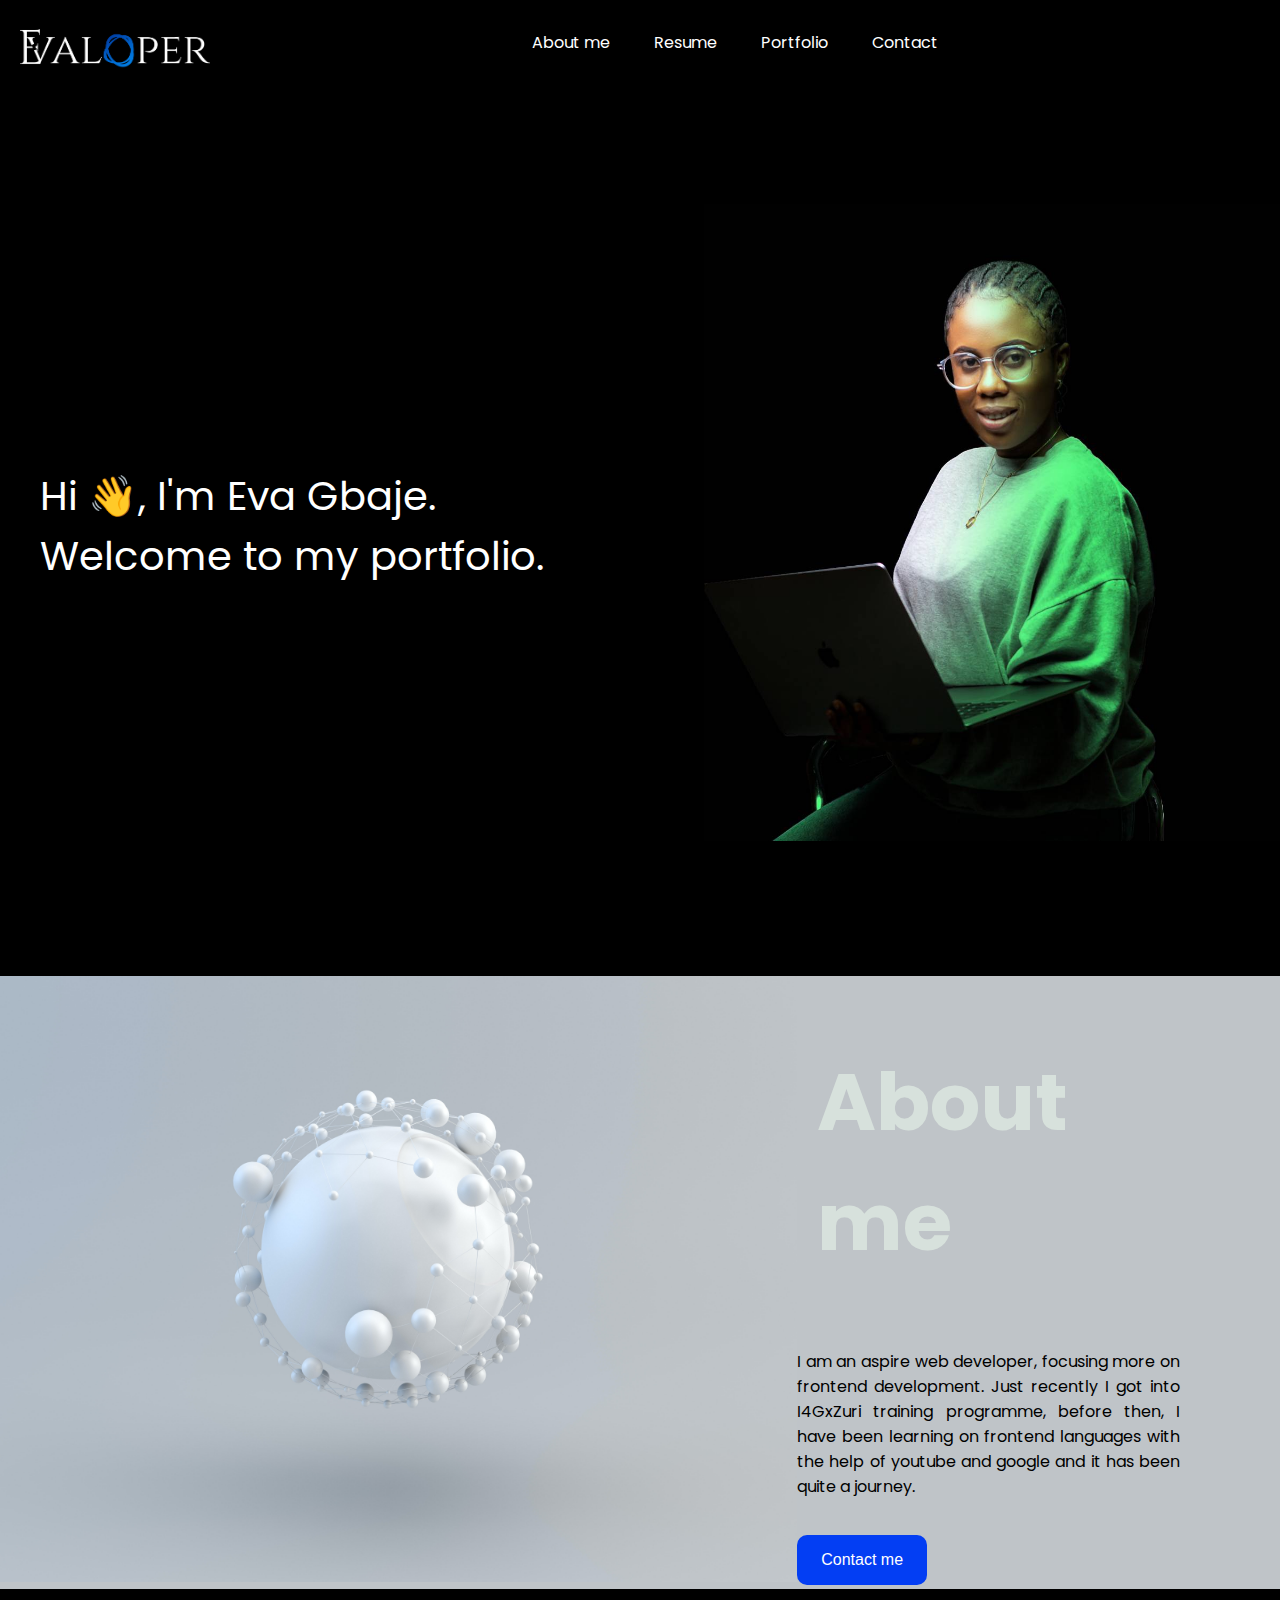
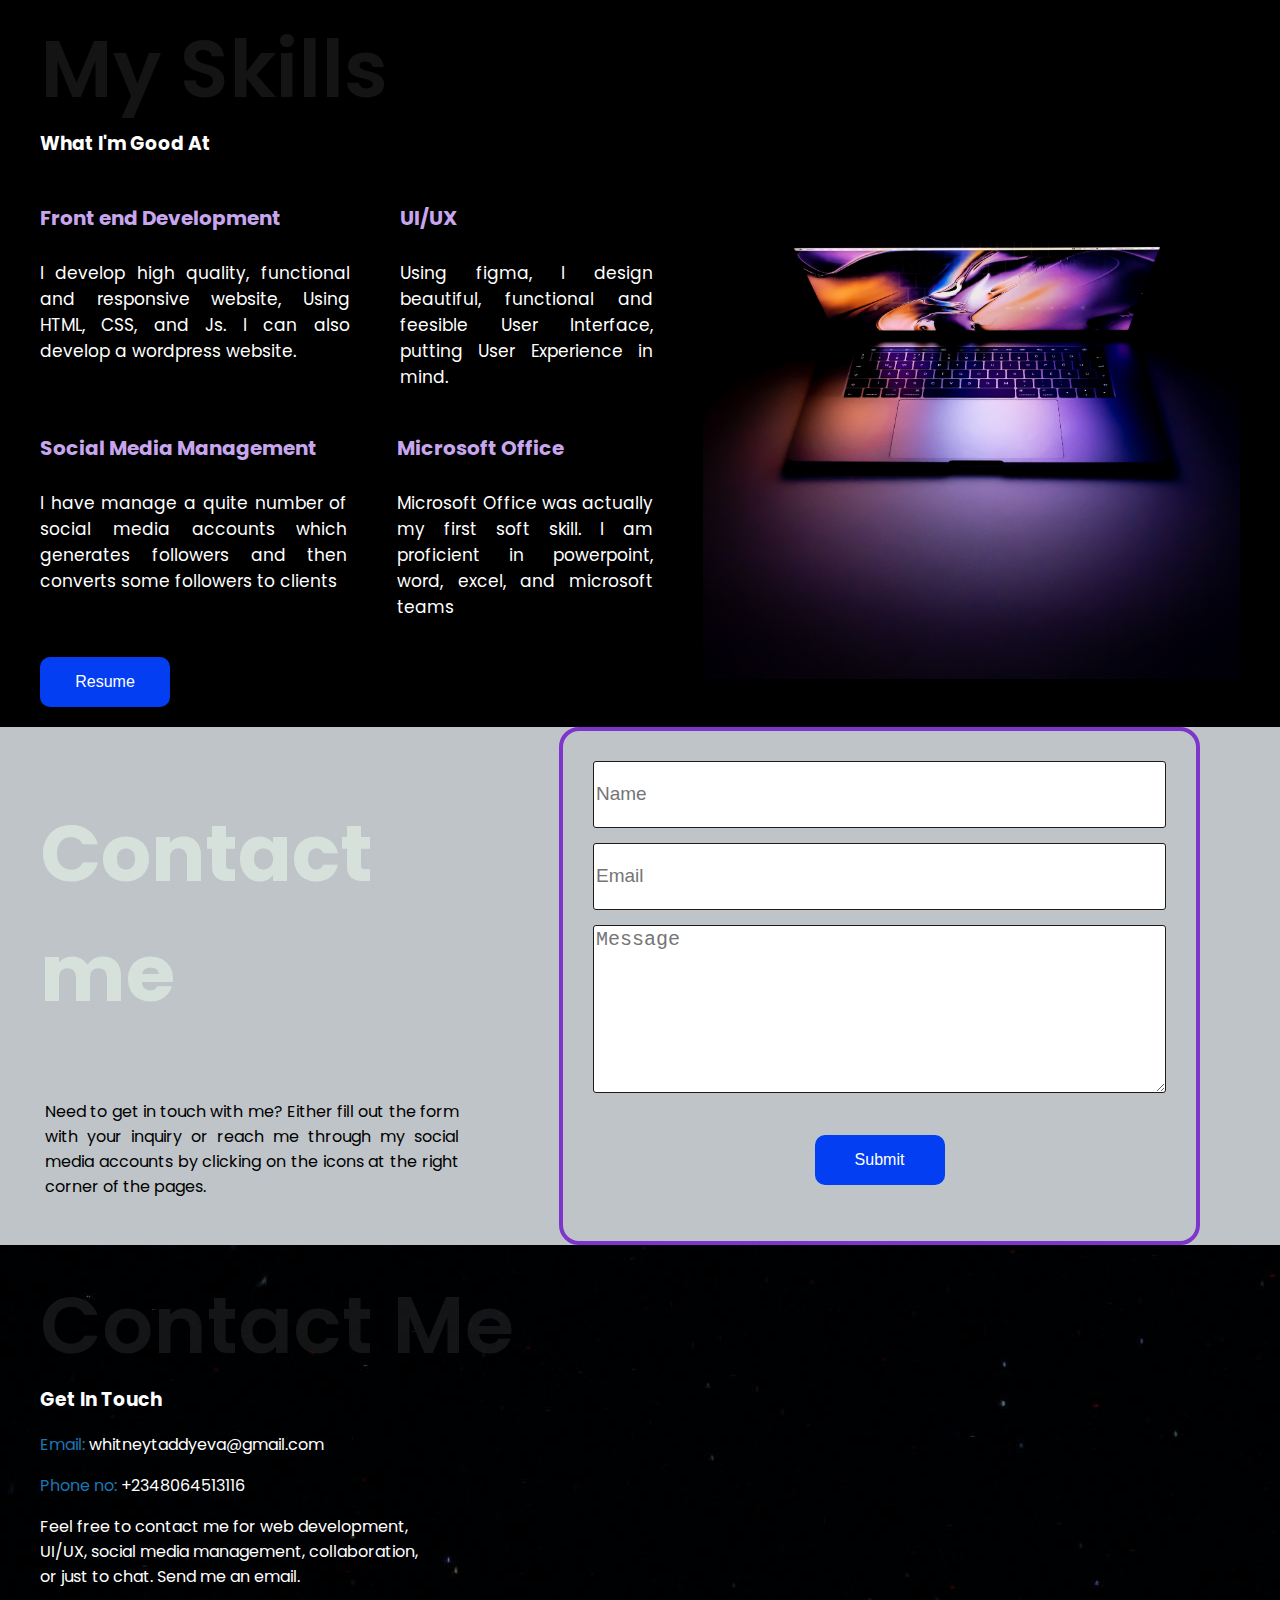
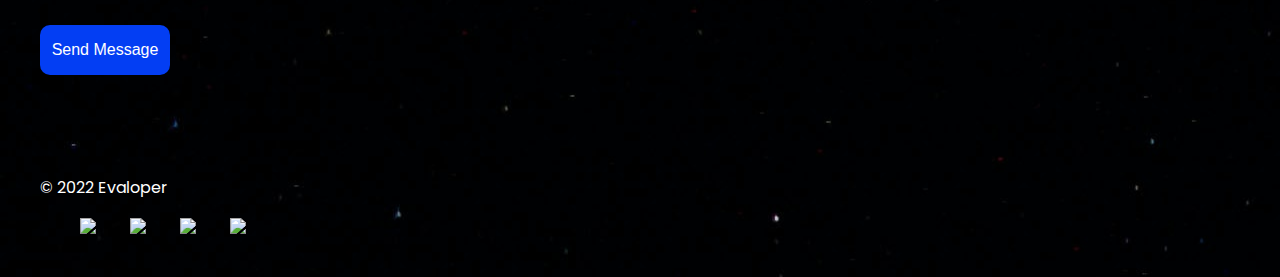
==== index.html @ 86b574ea "My Portfolio" ====
<!DOCTYPE html>
<html>
<head>
  <meta charset="utf-8">
  <meta name="viewport" content="width=device-width">
  <title>Evaloper</title>
  <link href="styles.css" rel="stylesheet" type="text/css" />
  <link rel="preconnect" href="https://fonts.googleapis.com">
  <link rel="preconnect" href="https://fonts.gstatic.com" crossorigin>
  <link href="https://fonts.googleapis.com/css2?family=Heebo&family=Poppins:wght@300;400;500;600&display=swap" rel="stylesheet">
</head>

<body>
  <header class="header-bar">
    <div class="header-logo">
      <img src="images/Evaloper.png" alt="">
    </div>
    <nav class="nav-bar">
      <ul>
        <li><a class="active about" href="index.html" target="_self">About me</a></li>
        <li><a class="active resume" href="resume.html" target="_self">Resume</a></li>
        <li><a class="active portfolio" href="portfolio.html" target="_self">Portfolio</a></li>
        <li><a class="active contact" href="contact.html" target="_self">Contact</a></li>
      </ul>
    </nav>
  </header>
  <main>
    <div class="first-section">
      <div class="left-div">
        <p class="first-intro">Hi 👋, I'm Eva Gbaje.<br> Welcome to my portfolio.</p>
      </div>
      <div class="right-div">
        <img src="images/site_pics.jpg" class="image">
      </div>
    </div>
    <div class="second-section">
      <div class="aboutme-img">
        <img src="images/javier-miranda-xB2XP29gn10-unsplash.jpg" alt="">
      </div>
      <div class="para-about">
        <h2 class="about-h2">About me</h2>
        <p class="aboutme">
          I am an aspire web developer, focusing more on frontend development. 
          Just recently I got into I4GxZuri training programme, before then, I have been learning on 
          frontend languages with the help of youtube and google and it has been quite a journey.
        </p>
        <button class="contact-btn"><a href="contact.html" id="con-btn">Contact me</a></button>
      </div>
    </div>
    <div class="skills">
      <div class="skills-left">
        <h2>My Skills</h2>
        <h3>What I'm  Good At</h3>
        <div class="inline-flex">
          <div>
            <h4>Front end Development</h4>
            <p class="para-skill">I develop high quality, functional and responsive website, 
              Using HTML, CSS, and Js. I can also develop a wordpress website.</p>
          </div>
          <div>
            <h4>UI/UX</h4>
            <p class="para-skill">Using figma, I design beautiful, functional and feesible User Interface, 
              putting User Experience in mind.</p>
          </div>
        </div>
        <div class="inline-flex">
          <div>
            <h4>Social Media Management</h4>
            <p class="para-skill">I have manage a quite number of social media accounts which 
              generates followers and then converts some followers to clients</p>
          </div>
          <div>
            <h4>Microsoft Office</h4>
            <p class="para-skill">Microsoft Office was actually my first soft skill. 
              I am proficient in powerpoint, word, excel, and microsoft teams</p>
          </div>
        </div> 
        <div id="resume">
          <button>Resume</button>
        </div>
      </div>
      <div class="skills-right">
        <img src="images/daniel-korpai-HyTwtsk8XqA-unsplash.jpg" alt="">
      </div>
    </div>
    <div class="contact-section">
      <div>
        <h2 class="contact-header">Contact me</h2>
        <p class="contact-msg">
          Need to get in touch with me? Either fill out the 
          form with your inquiry or reach me through my social media accounts by 
          clicking on the icons at the right corner of the pages.
        </p>
      </div>
      <form class="form">
        <input type="text" placeholder="Name" id="name">
        <input type="email" placeholder="Email" id="email">
        <textarea type="text" placeholder="Message" id="msg"></textarea>
        <button class="submit"><a href="#" class="a-submit">Submit</a></button>
      </form>
    </div>    
  </main>
  <footer>
    <div class="footer">
      <h2>Contact Me</h2>
      <h3>Get In Touch</h3>
      <div class="footer-div">
        <p><span>Email:</span> whitneytaddyeva@gmail.com</p>
        <p><span>Phone no:</span> +2348064513116</p>
      </div>
      <div class="footer-para">
        <p>Feel free to contact me for web development, <br>UI/UX, social media management, 
          collaboration, <br>or just to chat. Send me an email.</p>
          <button>Send Message</button>
      </div>
    </div>
    <div class="copyright">
      <p>© 2022 Evaloper</p>
    </div>
    <div class="icons">
      <ul>
        <li><a href=""><img src="https://cdn0.iconfinder.com/data/icons/eon-social-media-contact-info-2/32/github_coding_dev_developer-128.png" class="s-media"></a></li>
        <li><a href=""> <img src="https://cdn0.iconfinder.com/data/icons/typicons-2/24/social-facebook-circular-128.png" class="s-media"></a></li>
        <li><a href=""><img src="https://cdn0.iconfinder.com/data/icons/typicons-2/24/social-linkedin-circular-128.png" class="s-media"></a></li>
        <li><a href=""><img  src="https://cdn3.iconfinder.com/data/icons/sympletts-part-2/128/circle-social-instagram-128.png" class="s-media"></a></li>
      </ul>
    </div>
  </footer>
  <script src="script.js"></script>
</body>

</html>
---- styles.css ----
body {
    margin: 0;
    padding: 0;
    background-color: black;
    color: white;
    font-family: 'Poppins', sans-serif;
    font-size: 16px;
    
  }

.header-bar {
    display: flex;
    justify-content: space-between;
    margin: 10px 20px 0 20px;    
}

.header-logo img{
    width: 190px;
}

nav {
    margin: auto;
}

ul li  {
    list-style: none;
    display: inline-flex;
    padding-right: 30px;
    
}

.active {
    margin-right: 10px;
}

a {
    text-decoration: none;
    color: #fff;
}

.first-section {
    display: flex;
    align-items: center;
    height: 100vh;
}

 p.first-intro {
    font-size: 40px;
    margin: 0;
    padding-left: 40px;
}
.left-div{
    width: 55%;
}
.right-div{
    width: 45%;
}
.image {
    width: 100%;
}

.second-section {
    background-color: #bfc4c8;
    color: #000;
    display: flex;
}

.about-h2, .contact-section h2 {
    margin-left: 20px;
    opacity: 0.5;
    color: honeydew;
    font-size: 80px;
}


.aboutme-img img {
    width: 100%;
}

.para-about {
    margin-right: 100px;
}

p {
    text-align: justify;
}


.skills {
    display: flex;
    background-color: #000;
    padding: 20px 40px;
}

.skills-left h2, .footer h2 {
    font-weight: 600;
    font-size: 80px;
    opacity: 0.08;
    margin-bottom: 0;
    margin-top: 0;
    color: honeydew;
}

.skills-left h3, .footer h3 {
    margin-top: 0;
}

.inline-flex {
    display: inline-flex;
}

.para-skill {
    font-size: 17px;
    padding-right: 50px;
}

h4 {
    color: #C8A6EE;
    font-size: 20px;
}

.skills-right img{
    width: 100%;
}

/* Contact Section  */
.contact-section {
    display: flex;
    background-color: #bfc4c8;
    color: black;
    
}

.contact-section div {
    padding: 0 100px 0 20px;
}

.contact-msg {
    margin-left: 25px;
}

.form {
    border: 4px solid #7d35cc;
    width: 70vh;
    height: 50vh;
    border-radius: 20px;
    padding: 30px;
    text-align: center;
    margin-right: 80px;
  }

  #name {
      width: 63vh;
      height: 7vh;
      font-size: 19px;
      border-radius: 3px;
      border: 1px solid #1e1b1b;
      margin-bottom: 15px;
  }


  #email {
    width: 63vh;
    font-size: 19px;
    height: 7vh;
    margin-bottom: 15px;
    border: 1px solid #1e1b1b;
    border-radius: 3px;
}

  #msg {
    width: 63vh;
    height: 18vh;
    margin-bottom: 15px;
    border: 1px solid #1e1b1b;
    font-size: 20px;
    border-radius: 3px;
}

footer {
    padding: 20px 40px;
}

span {
    color: rgb(30 117 179);
}

.copyright {
    margin-top: 100px;
}

button {
    background-color: rgb(3 62 243);
    color: #fff;
    width: 130px;
    height: 50px;
    margin-top: 20px;
    border: none;
    border-radius: 10px;
    font-size: 16px;
}

footer {
    background-image: url(images/nasa-Q1p7bh3SHj8-unsplash.jpg);
}
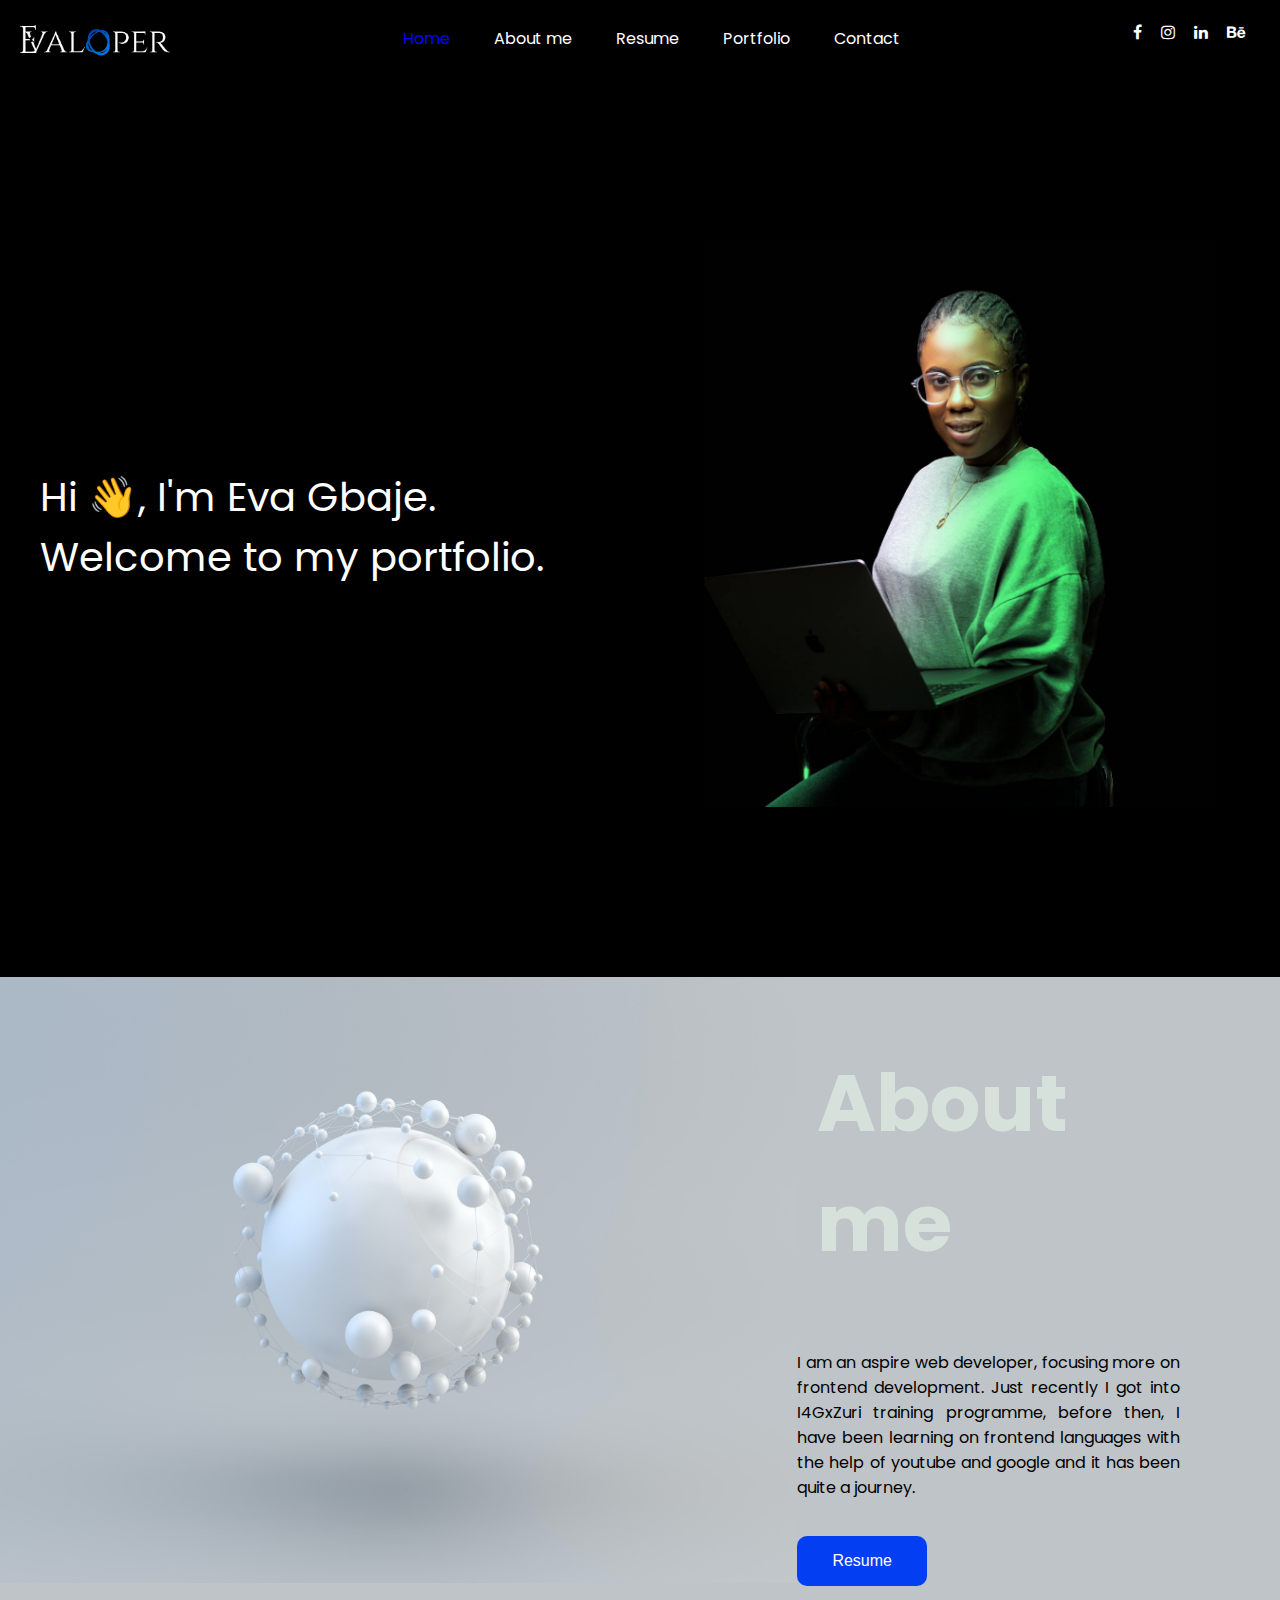
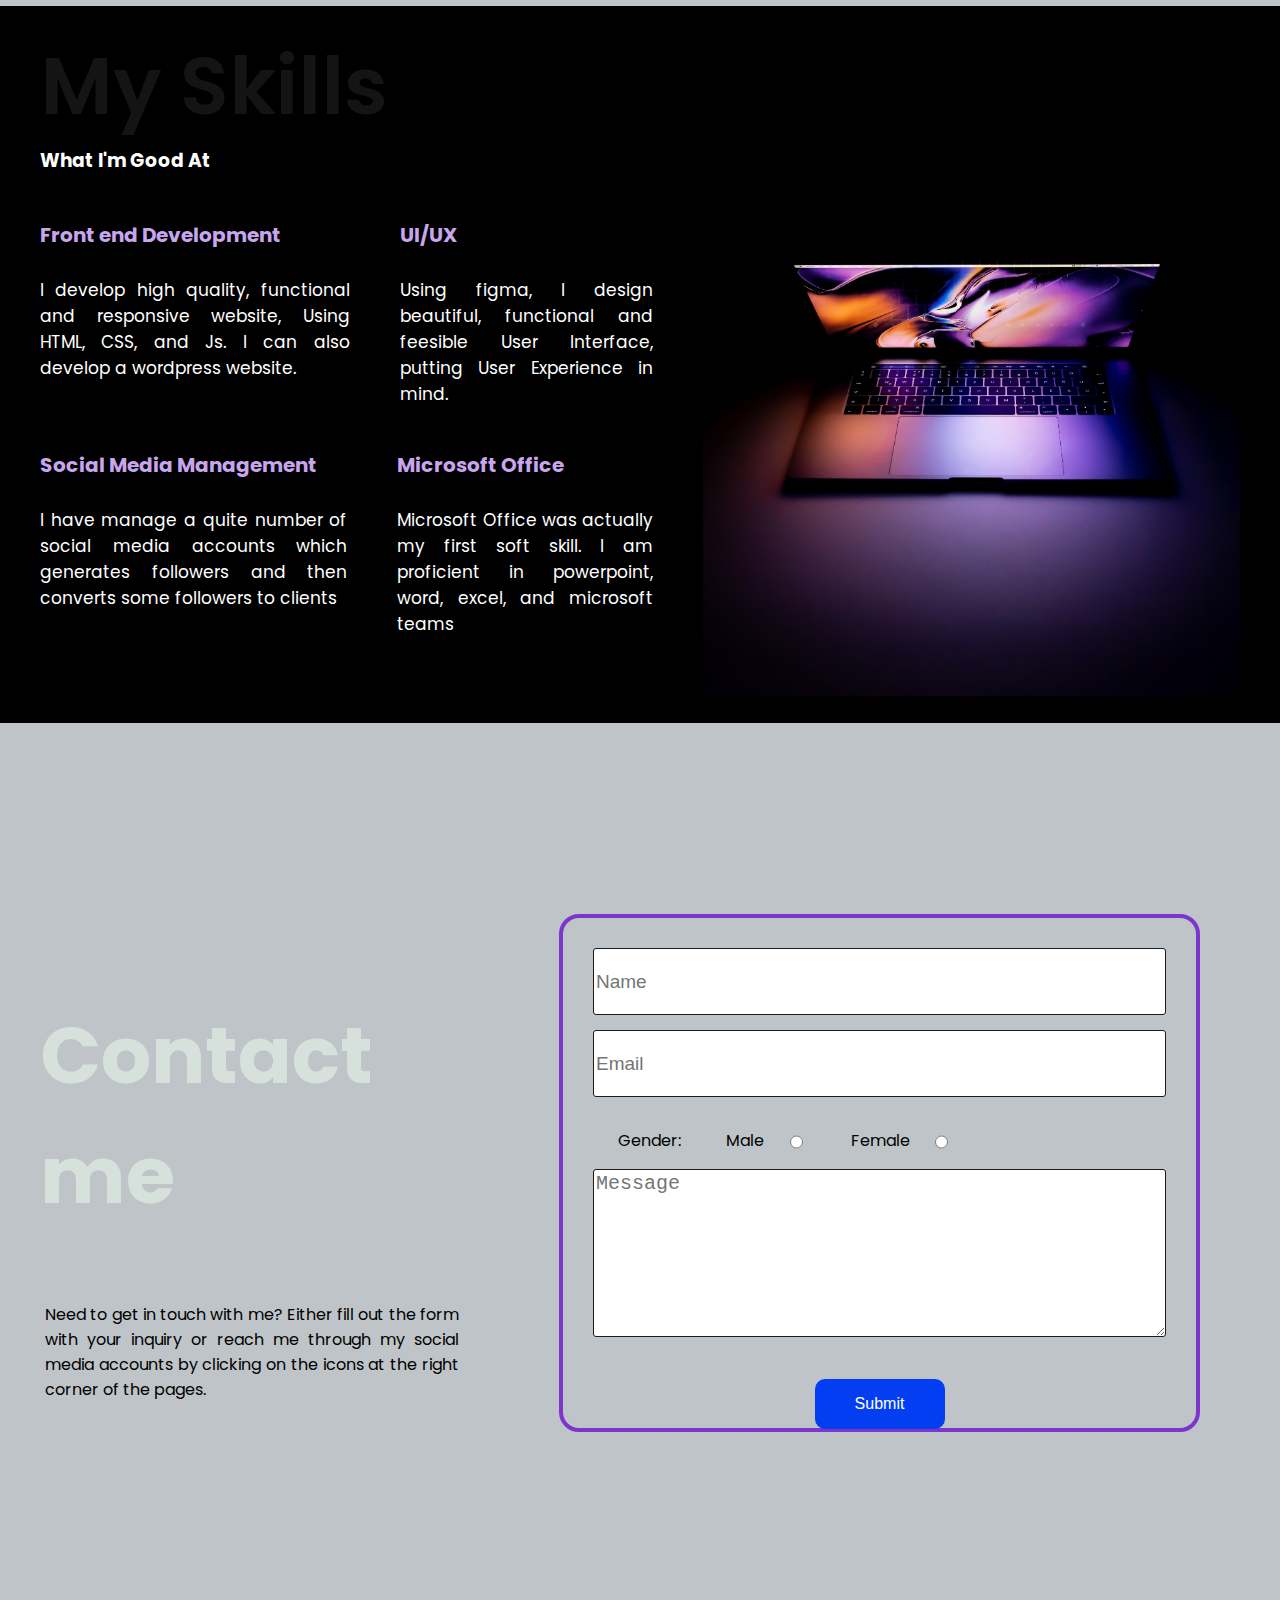
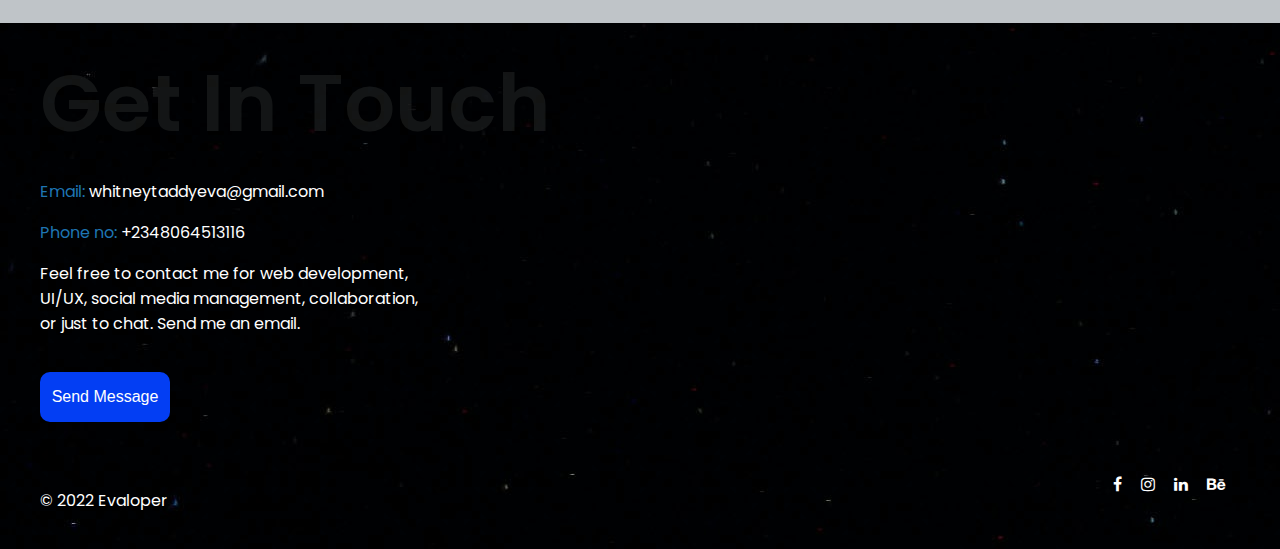
==== commit e63b483c: "Changes made" ====
--- a/index.html
+++ b/index.html
@@ -5,6 +5,8 @@
   <meta name="viewport" content="width=device-width">
   <title>Evaloper</title>
   <link href="styles.css" rel="stylesheet" type="text/css" />
+  <link rel="icon" href="images/Favico.png" type="image/x-icon">
+  <link rel="stylesheet" href="https://cdnjs.cloudflare.com/ajax/libs/font-awesome/4.7.0/css/font-awesome.min.css">
   <link rel="preconnect" href="https://fonts.googleapis.com">
   <link rel="preconnect" href="https://fonts.gstatic.com" crossorigin>
   <link href="https://fonts.googleapis.com/css2?family=Heebo&family=Poppins:wght@300;400;500;600&display=swap" rel="stylesheet">
@@ -17,12 +19,19 @@
     </div>
     <nav class="nav-bar">
       <ul>
+        <li><a class="active home" href="index.html" target="_self">Home</a></li>        
         <li><a class="active about" href="index.html" target="_self">About me</a></li>
-        <li><a class="active resume" href="resume.html" target="_self">Resume</a></li>
+        <li><a class="active resume" href="https://docs.google.com/document/d/1kLw3M-iiMk0h_a1HHf70b7tn_n-VF8NxCPppWBTwu3k/edit?usp=sharing" target="_blank">Resume</a></li>
         <li><a class="active portfolio" href="portfolio.html" target="_self">Portfolio</a></li>
         <li><a class="active contact" href="contact.html" target="_self">Contact</a></li>
       </ul>
     </nav>
+    <div class="icons">
+      <a href="#" class="fa fa-facebook"></a>
+      <a href="#" class="fa fa-instagram"></a>
+      <a href="#" class="fa fa-linkedin"></a>
+      <a href="#" class="fa fa-behance"></a>
+    </div>
   </header>
   <main>
     <div class="first-section">
@@ -44,7 +53,7 @@
           Just recently I got into I4GxZuri training programme, before then, I have been learning on 
           frontend languages with the help of youtube and google and it has been quite a journey.
         </p>
-        <button class="contact-btn"><a href="contact.html" id="con-btn">Contact me</a></button>
+        <button class="resume-btn"><a href="contact.html" id="con-btn">Resume</a></button>
       </div>
     </div>
     <div class="skills">
@@ -75,16 +84,16 @@
               I am proficient in powerpoint, word, excel, and microsoft teams</p>
           </div>
         </div> 
-        <div id="resume">
+        <!-- <div id="contact">
           <button>Resume</button>
-        </div>
+        </div> -->
       </div>
       <div class="skills-right">
         <img src="images/daniel-korpai-HyTwtsk8XqA-unsplash.jpg" alt="">
       </div>
     </div>
     <div class="contact-section">
-      <div>
+      <div class="contact-left">
         <h2 class="contact-header">Contact me</h2>
         <p class="contact-msg">
           Need to get in touch with me? Either fill out the 
@@ -95,6 +104,16 @@
       <form class="form">
         <input type="text" placeholder="Name" id="name">
         <input type="email" placeholder="Email" id="email">
+        <div>
+          
+          <div class="gender">
+            <p>Gender:</p>
+            <label id="male" >Male</label>
+            <input type="radio" name="" class="male" value="male" required>
+            <label id="female" >Female</label>
+            <input type="radio" name="" class="female" value="female" required>
+          </div>
+        </div>
         <textarea type="text" placeholder="Message" id="msg"></textarea>
         <button class="submit"><a href="#" class="a-submit">Submit</a></button>
       </form>
@@ -102,8 +121,7 @@
   </main>
   <footer>
     <div class="footer">
-      <h2>Contact Me</h2>
-      <h3>Get In Touch</h3>
+      <h2>Get In Touch</h2>
       <div class="footer-div">
         <p><span>Email:</span> whitneytaddyeva@gmail.com</p>
         <p><span>Phone no:</span> +2348064513116</p>
@@ -116,15 +134,14 @@
     </div>
     <div class="copyright">
       <p>© 2022 Evaloper</p>
+      <div class="">
+        <a href="#" class="fa fa-facebook"></a>
+        <a href="#" class="fa fa-instagram"></a>
+        <a href="#" class="fa fa-linkedin"></a>
+        <a href="#" class="fa fa-behance"></a>
+      </div>
     </div>
-    <div class="icons">
-      <ul>
-        <li><a href=""><img src="https://cdn0.iconfinder.com/data/icons/eon-social-media-contact-info-2/32/github_coding_dev_developer-128.png" class="s-media"></a></li>
-        <li><a href=""> <img src="https://cdn0.iconfinder.com/data/icons/typicons-2/24/social-facebook-circular-128.png" class="s-media"></a></li>
-        <li><a href=""><img src="https://cdn0.iconfinder.com/data/icons/typicons-2/24/social-linkedin-circular-128.png" class="s-media"></a></li>
-        <li><a href=""><img  src="https://cdn3.iconfinder.com/data/icons/sympletts-part-2/128/circle-social-instagram-128.png" class="s-media"></a></li>
-      </ul>
-    </div>
+    
   </footer>
   <script src="script.js"></script>
 </body>
--- a/styles.css
+++ b/styles.css
@@ -11,11 +11,11 @@
 .header-bar {
     display: flex;
     justify-content: space-between;
-    margin: 10px 20px 0 20px;    
+    margin: 10px 20px;    
 }
 
 .header-logo img{
-    width: 190px;
+    width: 150px;
 }
 
 nav {
@@ -33,6 +33,15 @@
     margin-right: 10px;
 }
 
+.active:hover {
+    text-decoration: underline;
+    text-decoration-color: blue;
+  }
+
+  .home {
+    color: blue;
+  }
+
 a {
     text-decoration: none;
     color: #fff;
@@ -53,7 +62,7 @@
     width: 55%;
 }
 .right-div{
-    width: 45%;
+    width: 40%;
 }
 .image {
     width: 100%;
@@ -79,6 +88,7 @@
 
 .para-about {
     margin-right: 100px;
+    margin-bottom: 20px;
 }
 
 p {
@@ -131,12 +141,32 @@
     
 }
 
+.contact-section {
+    height: 100vh;
+}
+
 .contact-section div {
     padding: 0 100px 0 20px;
 }
 
 .contact-msg {
     margin-left: 25px;
+}
+
+.contact-left {
+    margin: auto;
+}
+
+.gender {
+    display: flex;
+    position: relative;
+    right: 15px;
+}
+
+
+#female, #male {
+    margin: auto;
+    padding-left: 25px
 }
 
 .form {
@@ -147,6 +177,8 @@
     padding: 30px;
     text-align: center;
     margin-right: 80px;
+    margin-top: auto;
+    margin-bottom: auto;
   }
 
   #name {
@@ -186,7 +218,9 @@
 }
 
 .copyright {
-    margin-top: 100px;
+    margin-top: 50px;
+    display: flex;
+    justify-content: space-between;
 }
 
 button {
@@ -203,3 +237,11 @@
 footer {
     background-image: url(images/nasa-Q1p7bh3SHj8-unsplash.jpg);
 }
+
+.fa {
+    margin-right: 15px;
+}
+
+.icons {
+    margin-top: 10px;
+}
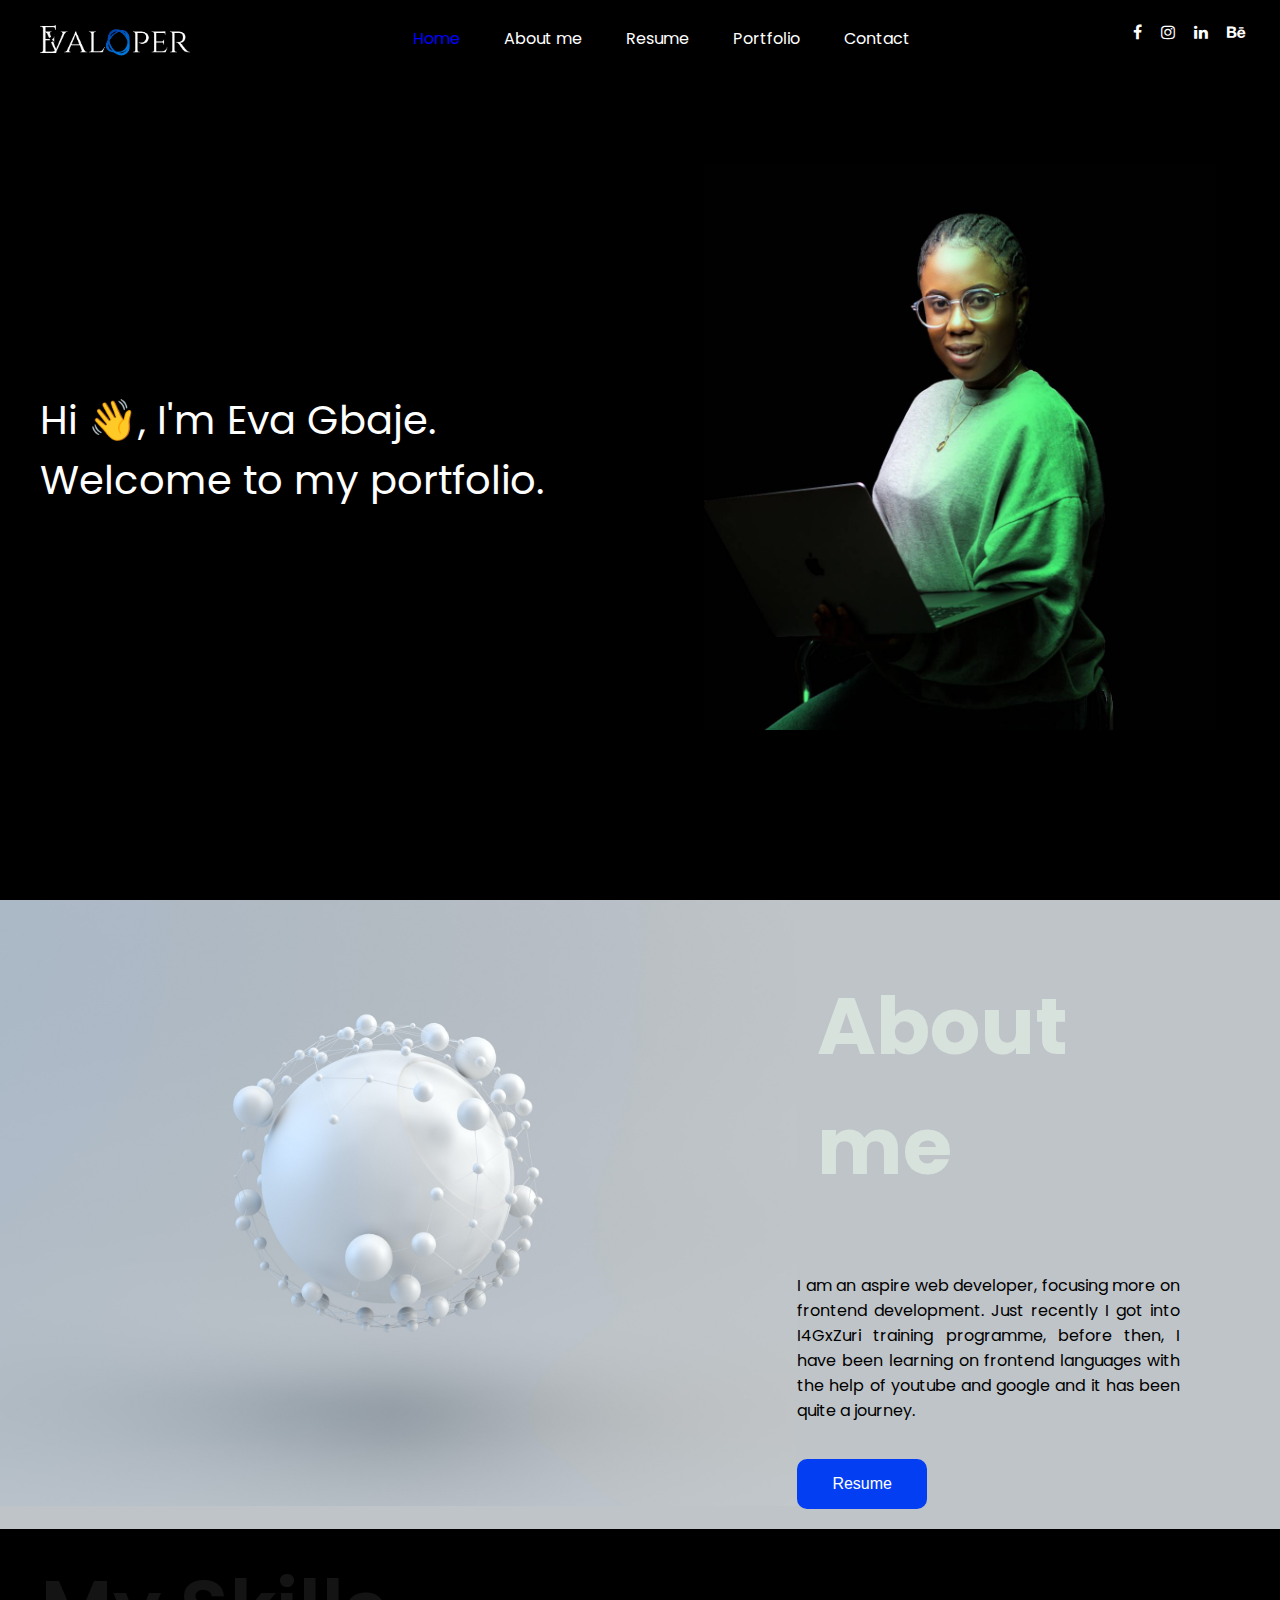
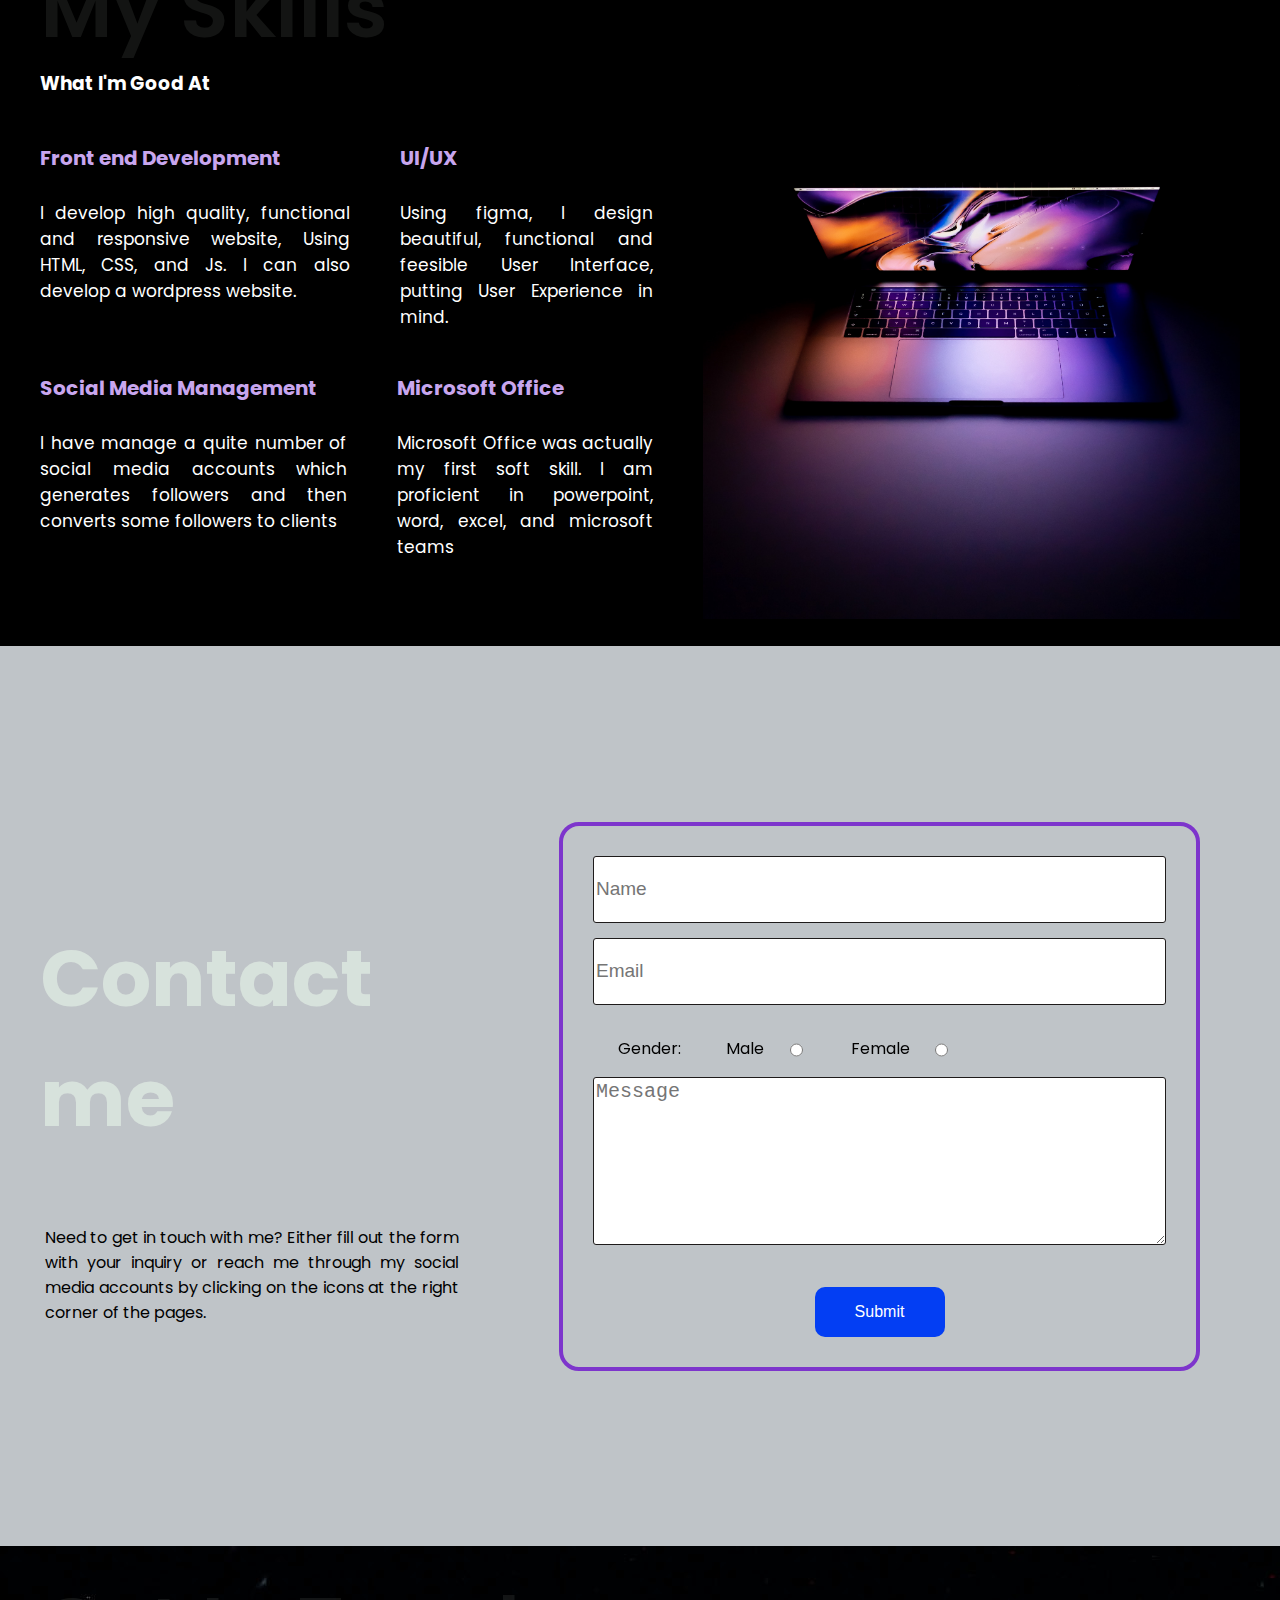
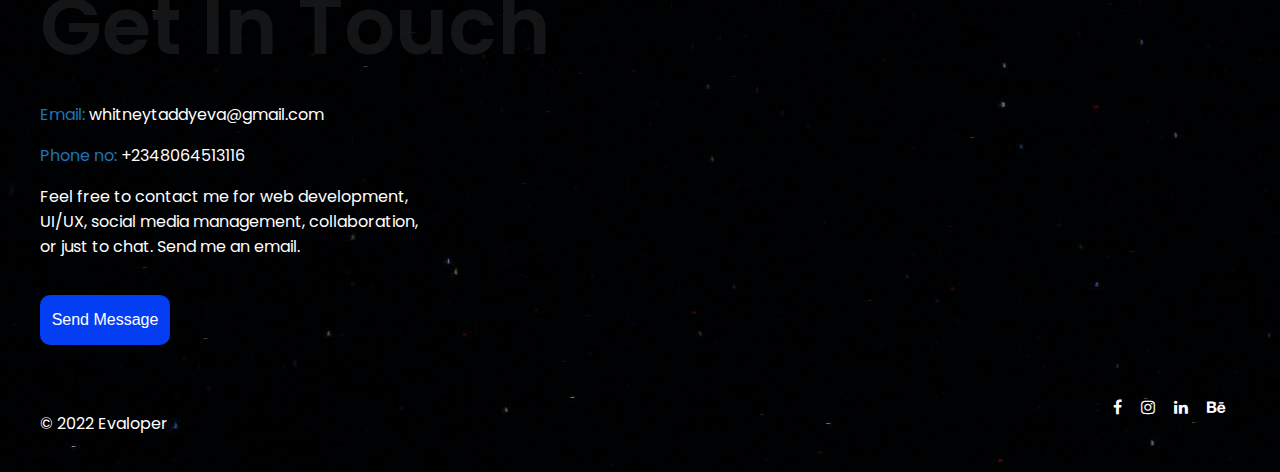
==== commit 965da240: "Slight Edit" ====
--- a/index.html
+++ b/index.html
@@ -13,24 +13,26 @@
 </head>
 
 <body>
-  <header class="header-bar">
-    <div class="header-logo">
-      <img src="images/Evaloper.png" alt="">
-    </div>
-    <nav class="nav-bar">
-      <ul>
-        <li><a class="active home" href="index.html" target="_self">Home</a></li>        
-        <li><a class="active about" href="index.html" target="_self">About me</a></li>
-        <li><a class="active resume" href="https://docs.google.com/document/d/1kLw3M-iiMk0h_a1HHf70b7tn_n-VF8NxCPppWBTwu3k/edit?usp=sharing" target="_blank">Resume</a></li>
-        <li><a class="active portfolio" href="portfolio.html" target="_self">Portfolio</a></li>
-        <li><a class="active contact" href="contact.html" target="_self">Contact</a></li>
-      </ul>
-    </nav>
-    <div class="icons">
-      <a href="#" class="fa fa-facebook"></a>
-      <a href="#" class="fa fa-instagram"></a>
-      <a href="#" class="fa fa-linkedin"></a>
-      <a href="#" class="fa fa-behance"></a>
+  <header >
+    <div class="header-bar">
+      <div class="header-logo">
+        <img src="images/Evaloper.png" alt="">
+      </div>
+      <nav class="nav-bar">
+        <ul>
+          <li><a class="active home" href="index.html" target="_self">Home</a></li>        
+          <li><a class="active about" href="index.html" target="_self">About me</a></li>
+          <li><a class="active resume" href="https://docs.google.com/document/d/1kLw3M-iiMk0h_a1HHf70b7tn_n-VF8NxCPppWBTwu3k/edit?usp=sharing" target="_blank">Resume</a></li>
+          <li><a class="active portfolio" href="portfolio.html" target="_self">Portfolio</a></li>
+          <li><a class="active contact" href="contact.html" target="_self">Contact</a></li>
+        </ul>
+      </nav>
+      <div class="icons">
+        <a href="#" class="fa fa-facebook"></a>
+        <a href="#" class="fa fa-instagram"></a>
+        <a href="#" class="fa fa-linkedin"></a>
+        <a href="#" class="fa fa-behance"></a>
+      </div>
     </div>
   </header>
   <main>
@@ -135,10 +137,10 @@
     <div class="copyright">
       <p>© 2022 Evaloper</p>
       <div class="">
-        <a href="#" class="fa fa-facebook"></a>
-        <a href="#" class="fa fa-instagram"></a>
-        <a href="#" class="fa fa-linkedin"></a>
-        <a href="#" class="fa fa-behance"></a>
+        <a href="https://www.facebook.com/gbaje.eva/" class="fa fa-facebook"></a>
+        <a href="https://www.instagram.com/mz_evaaa" class="fa fa-instagram"></a>
+        <a href="https://www.linkedin.com/in/oghenefejirogbaje/" class="fa fa-linkedin"></a>
+        <a href="" class="fa fa-behance"></a>
       </div>
     </div>
     
--- a/styles.css
+++ b/styles.css
@@ -6,7 +6,16 @@
     font-family: 'Poppins', sans-serif;
     font-size: 16px;
     
-  }
+}
+
+header {
+    position: fixed;
+    overflow: hidden;
+    top: 0;
+    width: 100%;
+    background-color: black;
+    
+}  
 
 .header-bar {
     display: flex;
@@ -16,6 +25,7 @@
 
 .header-logo img{
     width: 150px;
+    margin-left: 20px;
 }
 
 nav {
@@ -172,7 +182,7 @@
 .form {
     border: 4px solid #7d35cc;
     width: 70vh;
-    height: 50vh;
+    /* height: 50vh; */
     border-radius: 20px;
     padding: 30px;
     text-align: center;
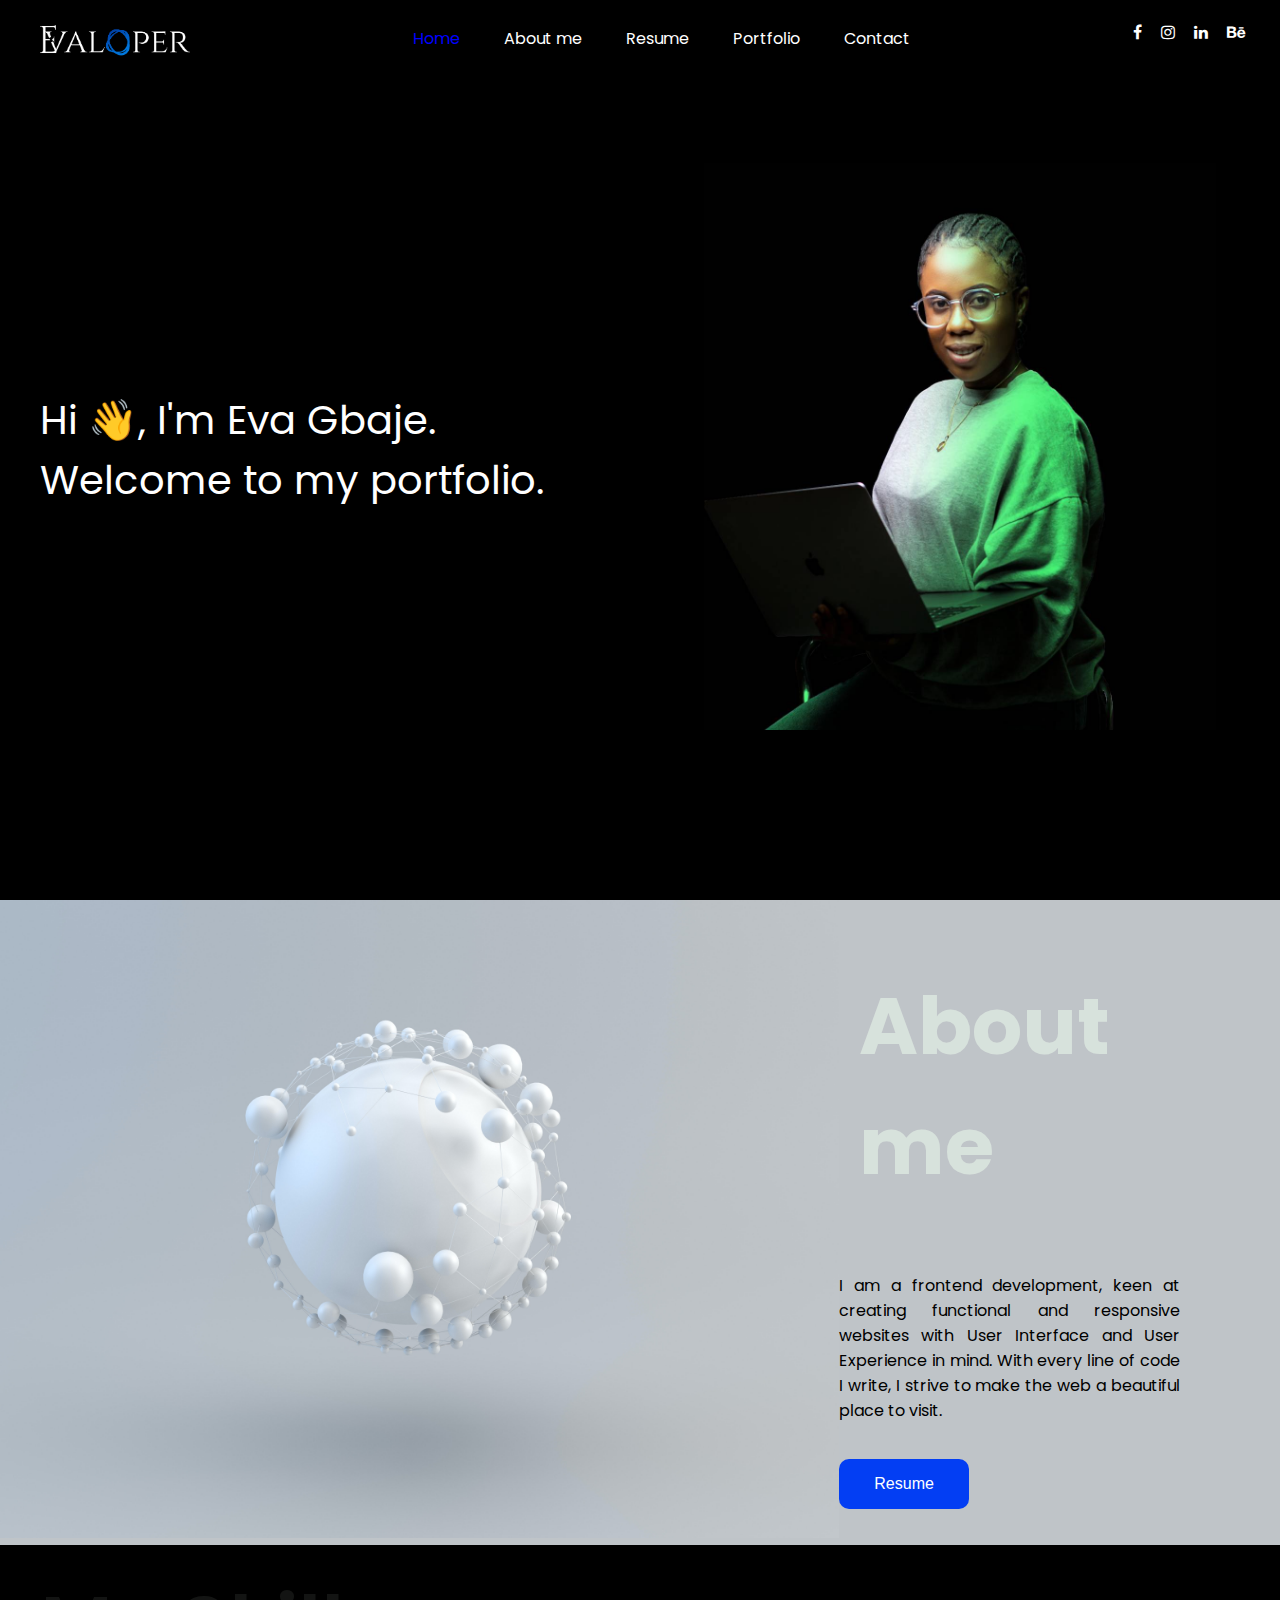
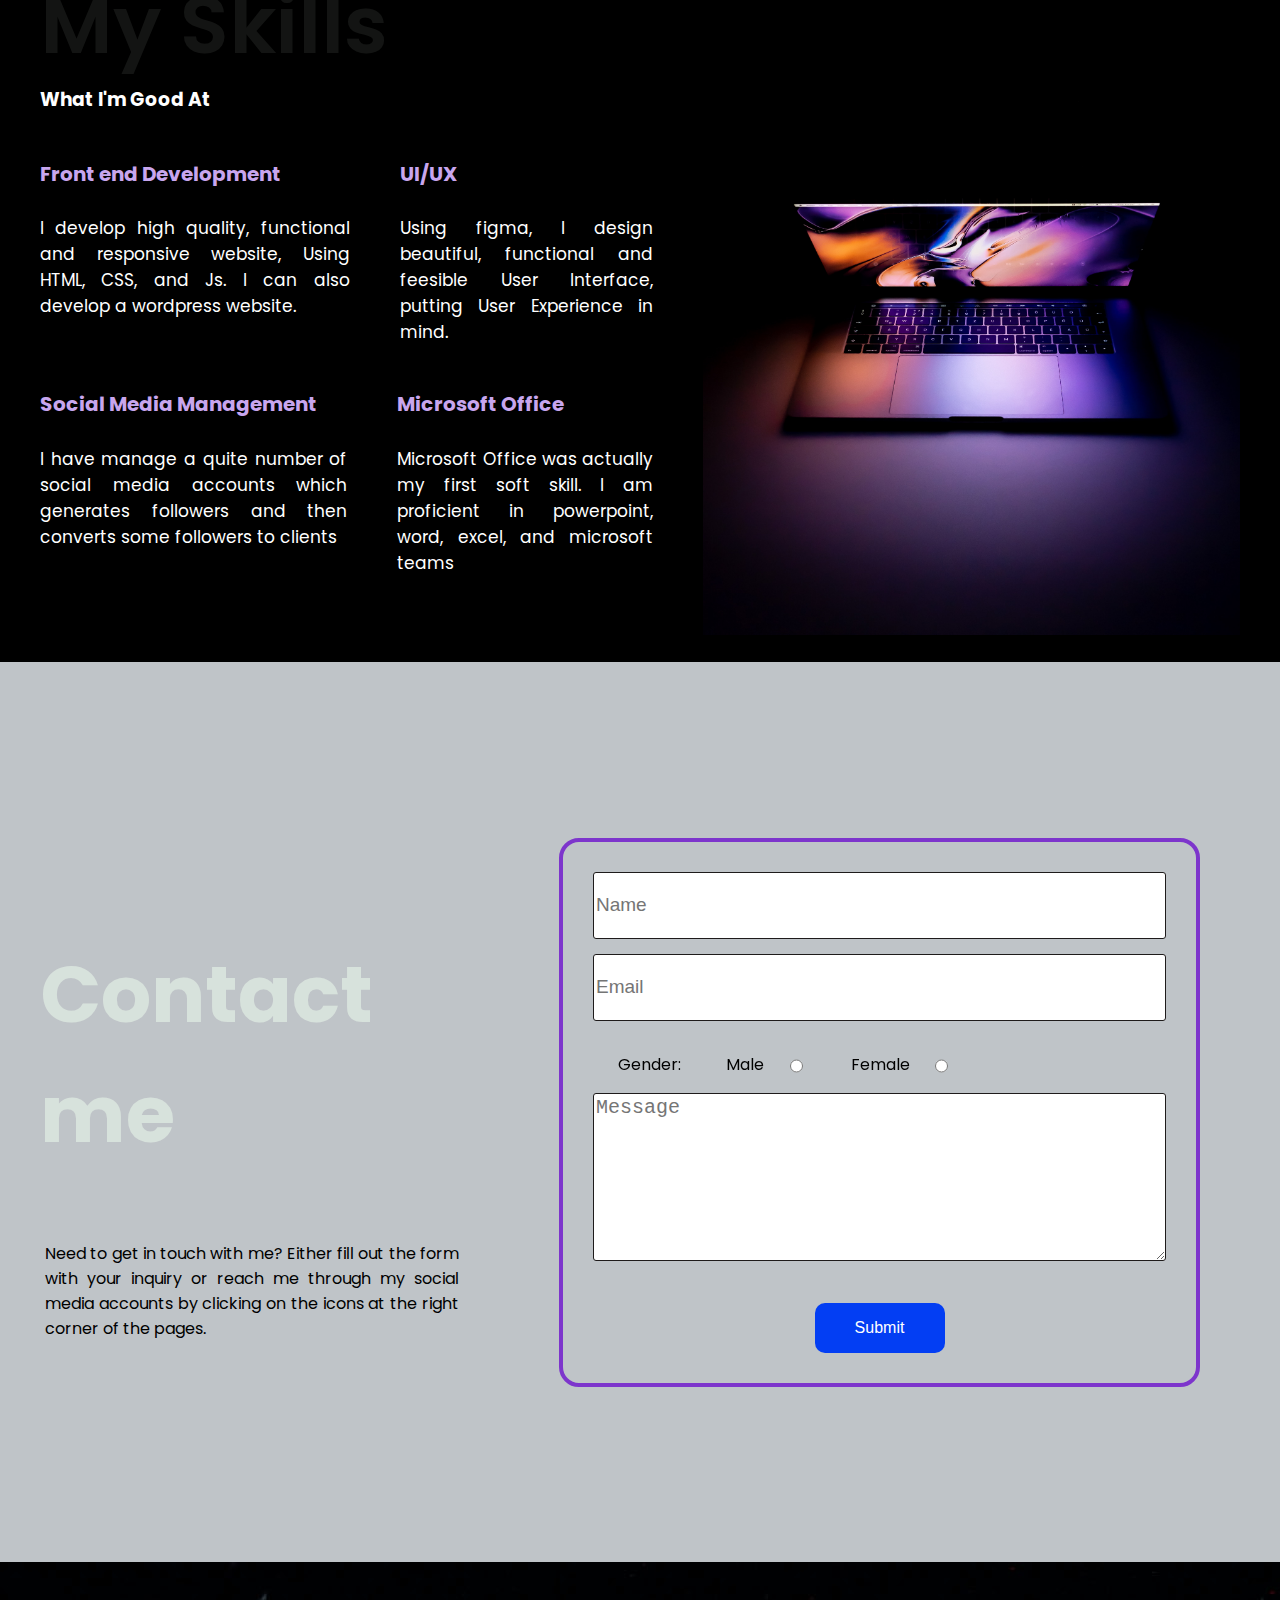
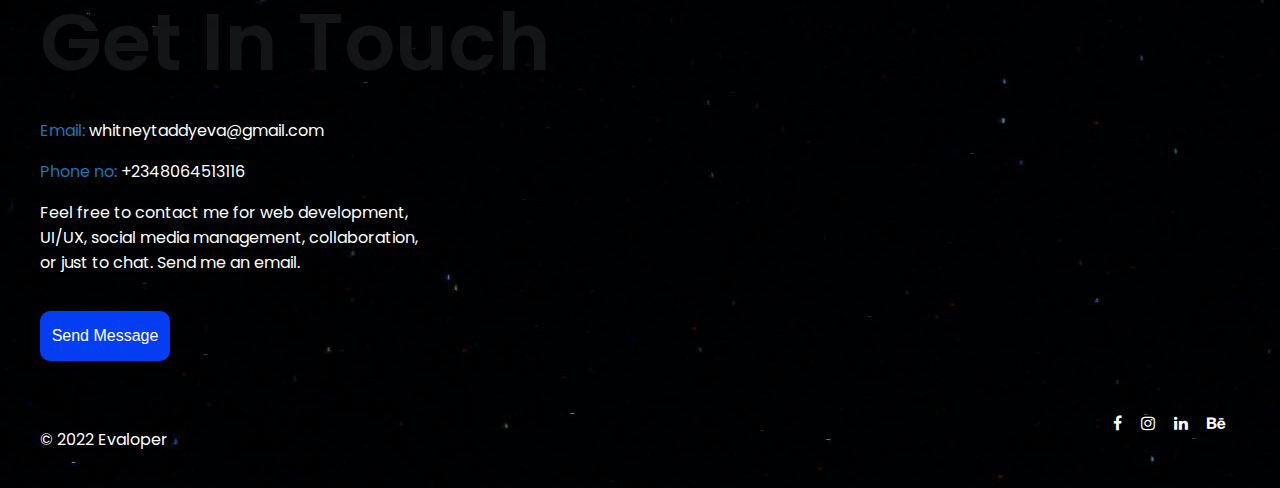
==== commit 83037a04: "Slight Edit" ====
--- a/index.html
+++ b/index.html
@@ -51,9 +51,8 @@
       <div class="para-about">
         <h2 class="about-h2">About me</h2>
         <p class="aboutme">
-          I am an aspire web developer, focusing more on frontend development. 
-          Just recently I got into I4GxZuri training programme, before then, I have been learning on 
-          frontend languages with the help of youtube and google and it has been quite a journey.
+          I am a frontend development, keen at creating functional and responsive websites with User Interface and User Experience in mind.
+          With every line of code I write, I strive to make the web a beautiful place to visit. 
         </p>
         <button class="resume-btn"><a href="contact.html" id="con-btn">Resume</a></button>
       </div>
